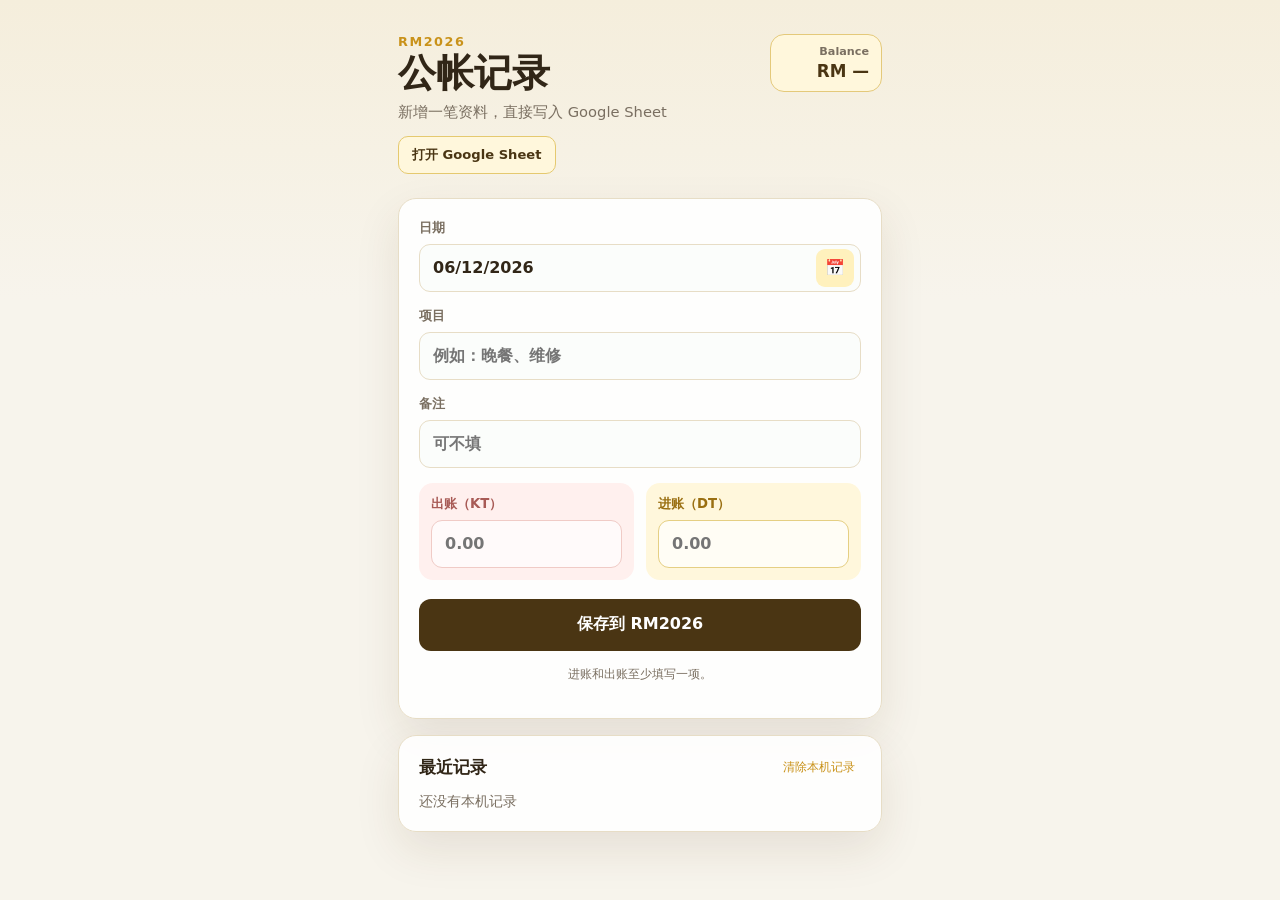
==== v2/index.html @ 71c75639 "Use yellow browser theme color" ====
<!doctype html>
<html lang="zh-Hans">
  <head>
    <meta charset="UTF-8" />
    <meta name="viewport" content="width=device-width, initial-scale=1, maximum-scale=1, user-scalable=no" />
    <meta name="theme-color" content="#c9921a" />
    <title>公帐 RM2026</title>
    <link rel="icon" type="image/png" href="./icon-account.png?v=14" />
    <link rel="apple-touch-icon" href="./icon-account.png?v=14" />
    <link rel="manifest" href="./manifest.webmanifest?v=2" />
    <link rel="stylesheet" href="./styles.css?v=rm2026-2" />
  </head>
  <body>
    <main class="app-shell">
      <header class="topbar">
        <div>
          <p class="eyebrow">RM2026</p>
          <h1>公帐记录</h1>
          <p class="subtitle">新增一笔资料，直接写入 Google Sheet</p>
          <a class="sheet-link" href="https://docs.google.com/spreadsheets/d/1T6XxVZ3L6Wp0RmGe93ix931OaqVpBBklGRaI57TdTB4/edit?gid=1095480988#gid=1095480988" target="_blank" rel="noopener">打开 Google Sheet</a>
        </div>
        <div class="balance-box" aria-label="Balance">
          <span>Balance</span>
          <strong id="balanceAmount">RM —</strong>
        </div>
      </header>

      <section class="card">
        <form id="entryForm">
          <label>日期
            <div class="date-control">
              <input id="date" name="date" type="text" inputmode="numeric" placeholder="日/月/年" autocomplete="off" required />
              <button id="calendarButton" class="calendar-button" type="button" aria-label="选择日期">📅</button>
              <input id="datePicker" class="date-picker-native" type="date" tabindex="-1" aria-hidden="true" />
            </div>
          </label>
          <label>项目 <input id="item" name="item" type="text" placeholder="例如：晚餐、维修" required /></label>
          <label>备注 <input id="other" name="other" type="text" placeholder="可不填" /></label>

          <div class="money-grid">
            <label class="money-field outgoing-field">出账（KT）<input id="kt" name="kt" type="number" inputmode="decimal" min="0" step="0.01" placeholder="0.00" /></label>
            <label class="money-field incoming-field">进账（DT）<input id="dt" name="dt" type="number" inputmode="decimal" min="0" step="0.01" placeholder="0.00" /></label>
          </div>

          <button class="primary-button" type="submit">保存到 RM2026</button>
          <p class="form-hint">进账和出账至少填写一项。</p>
          <p id="status" class="status" role="status" aria-live="polite"></p>
        </form>
      </section>

      <section class="card guide">
        <div class="section-title"><h2>最近记录</h2><button id="clearButton" class="text-button" type="button">清除本机记录</button></div>
        <div id="recentList" class="recent-list"><p class="empty">还没有本机记录</p></div>
      </section>
    </main>
    <script src="./app.js?v=rm2026-1"></script>
  </body>
</html>
---- v2/styles.css ----
:root { color-scheme: light; --ink:#312617; --muted:#7a6f61; --line:#e7ddc6; --surface:#f7f4ec; --panel:#fff; --deep:#4a3513; --gold:#c9921a; --danger:#b84c42; --shadow:0 18px 45px rgba(74,53,19,.1); }
* { box-sizing:border-box; }
body { margin:0; min-height:100vh; font-family:system-ui,-apple-system,"Segoe UI",sans-serif; -webkit-text-size-adjust:100%; text-size-adjust:100%; color:var(--ink); background:linear-gradient(180deg,#f5eedc 0,#f7f4ec 300px); }
button,input { font:inherit; font-size:16px; }
.app-shell { width:min(100%,520px); margin:auto; padding:34px 18px 48px; }
.topbar { display:flex; justify-content:space-between; align-items:flex-start; margin-bottom:24px; }
.eyebrow { margin:0 0 6px; color:var(--gold); font-size:.8rem; font-weight:800; letter-spacing:.12em; }
h1 { margin:0; font-size:2.35rem; line-height:1; }
.subtitle { margin:10px 0 0; color:var(--muted); font-size:.92rem; }
.sheet-link { display:inline-flex; align-items:center; min-height:38px; margin-top:14px; padding:0 13px; border:1px solid #e5c96f; border-radius:10px; color:var(--deep); background:#fff7dc; font-size:.82rem; font-weight:800; text-decoration:none; }
.status-dot { width:12px; height:12px; margin:8px 4px 0 0; border-radius:50%; background:var(--gold); box-shadow:0 0 0 6px #f2e4b6; }
.balance-box { min-width:112px; padding:10px 12px; border:1px solid #e4c97a; border-radius:14px; background:#fff7dc; text-align:right; }
.balance-box span { display:block; color:var(--muted); font-size:.7rem; font-weight:800; }
.balance-box strong { display:block; margin-top:3px; color:var(--deep); font-size:1.05rem; }
.card { padding:20px; margin-bottom:16px; border:1px solid var(--line); border-radius:18px; background:rgba(255,255,255,.9); box-shadow:var(--shadow); }
form { display:grid; gap:15px; }
label { display:grid; gap:7px; color:var(--muted); font-size:.83rem; font-weight:750; }
input { width:100%; min-height:48px; padding:0 13px; border:1px solid var(--line); border-radius:11px; color:var(--ink); background:#fbfdfb; }
input[type="text"]#date { display:block; width:100%; min-width:0; height:48px; text-align:left; font-size:1rem; line-height:1.2; }
.date-control { position:relative; display:flex; align-items:center; }
.date-control #date { padding-right:52px; }
.calendar-button { position:absolute; right:7px; z-index:2; width:38px; height:38px; padding:0; border:0; border-radius:9px; background:#fff1bd; cursor:pointer; }
.date-picker-native { position:absolute; right:7px; z-index:3; width:38px; height:38px; opacity:0; pointer-events:auto; cursor:pointer; }
input:focus { outline:3px solid rgba(201,146,26,.22); border-color:var(--gold); }
.money-grid { display:grid; grid-template-columns:1fr 1fr; gap:12px; }
.money-field { padding:12px; border-radius:14px; }
.outgoing-field { background:#fff0ee; color:#a85a55; }
.incoming-field { background:#fff7dc; color:#9a6f11; }
.outgoing-field input { border-color:#f0cbc6; background:#fffafa; }
.incoming-field input { border-color:#e5cf83; background:#fffdf5; }
.primary-button { min-height:52px; margin-top:4px; border:0; border-radius:12px; color:#fff; background:var(--deep); font-weight:800; cursor:pointer; }
.primary-button:active { transform:translateY(1px); }
.form-hint,.status { margin:0; color:var(--muted); font-size:.78rem; text-align:center; }
.status.error { color:var(--danger); }.status.success { color:var(--gold); }.status.pending { color:#967029; }
.section-title { display:flex; align-items:center; justify-content:space-between; margin-bottom:14px; } h2 { margin:0; font-size:1.05rem; }
.text-button { border:0; color:var(--gold); background:none; font-size:.78rem; cursor:pointer; }
.recent-list { display:grid; gap:9px; }.recent-row { display:flex; justify-content:space-between; gap:12px; padding:12px 0; border-top:1px solid var(--line); }.recent-row strong,.recent-row small { display:block; }.recent-row strong { font-size:.9rem; }.recent-row small { margin-top:3px; color:var(--muted); font-size:.75rem; }.recent-actions { display:flex; align-items:center; gap:10px; }.recent-row span { white-space:nowrap; font-weight:800; font-size:.86rem; }.delete-button { border:0; border-radius:7px; padding:5px 8px; color:#a94f49; background:#fff0ee; font-size:.72rem; font-weight:800; cursor:pointer; }.delete-button:disabled { opacity:.55; }.empty { margin:0; color:var(--muted); font-size:.85rem; }
@media (max-width:380px) { .money-grid { grid-template-columns:1fr; } }
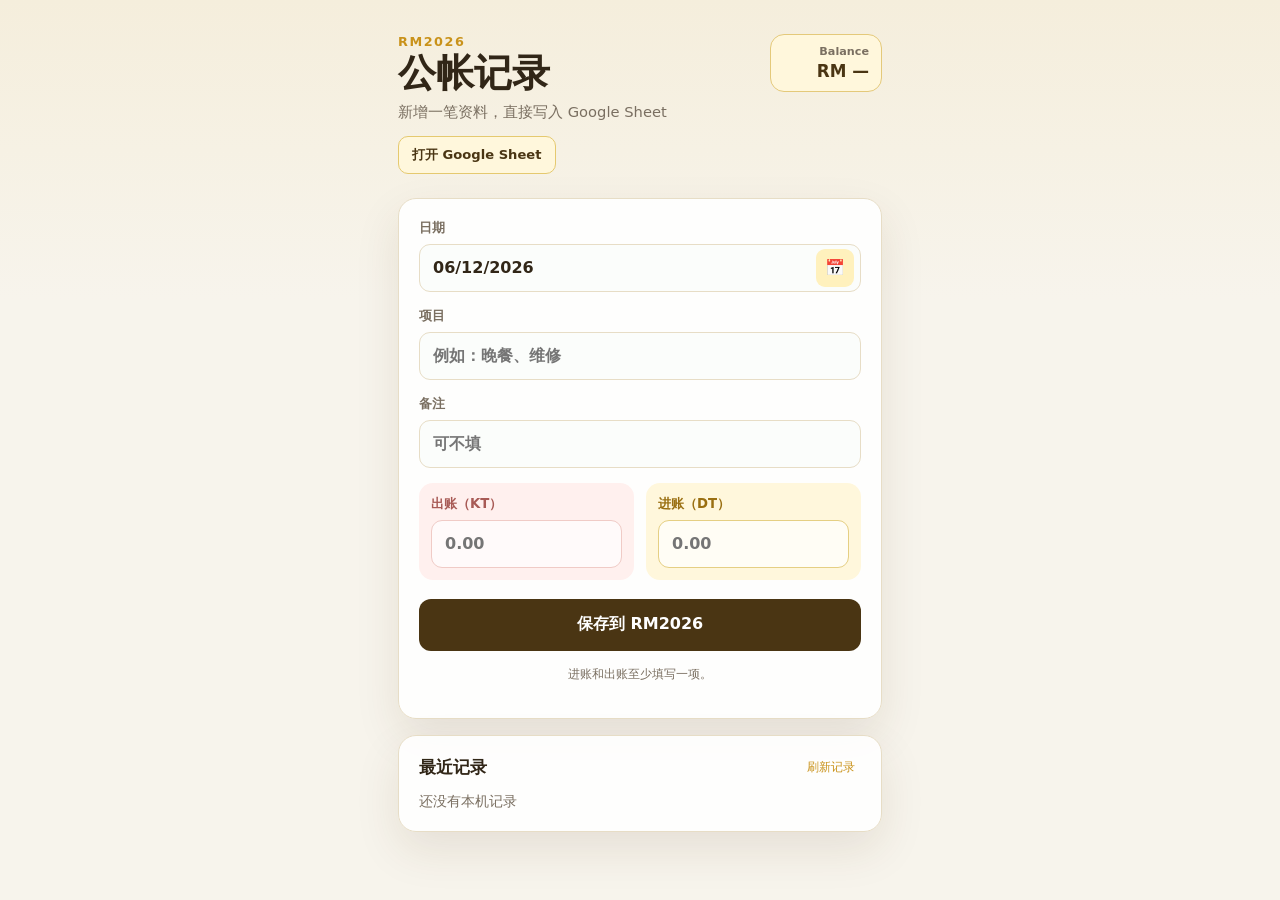
==== commit 156f8b8d: "Refresh sheet records from the app" ====
--- a/v2/index.html
+++ b/v2/index.html
@@ -8,7 +8,7 @@
     <link rel="icon" type="image/png" href="./icon-account.png?v=14" />
     <link rel="apple-touch-icon" href="./icon-account.png?v=14" />
     <link rel="manifest" href="./manifest.webmanifest?v=2" />
-    <link rel="stylesheet" href="./styles.css?v=rm2026-2" />
+    <link rel="stylesheet" href="./styles.css?v=rm2026-3" />
   </head>
   <body>
     <main class="app-shell">
@@ -49,10 +49,10 @@
       </section>
 
       <section class="card guide">
-        <div class="section-title"><h2>最近记录</h2><button id="clearButton" class="text-button" type="button">清除本机记录</button></div>
+        <div class="section-title"><h2>最近记录</h2><button id="clearButton" class="text-button" type="button">刷新记录</button></div>
         <div id="recentList" class="recent-list"><p class="empty">还没有本机记录</p></div>
       </section>
     </main>
-    <script src="./app.js?v=rm2026-1"></script>
+    <script src="./app.js?v=rm2026-2"></script>
   </body>
 </html>
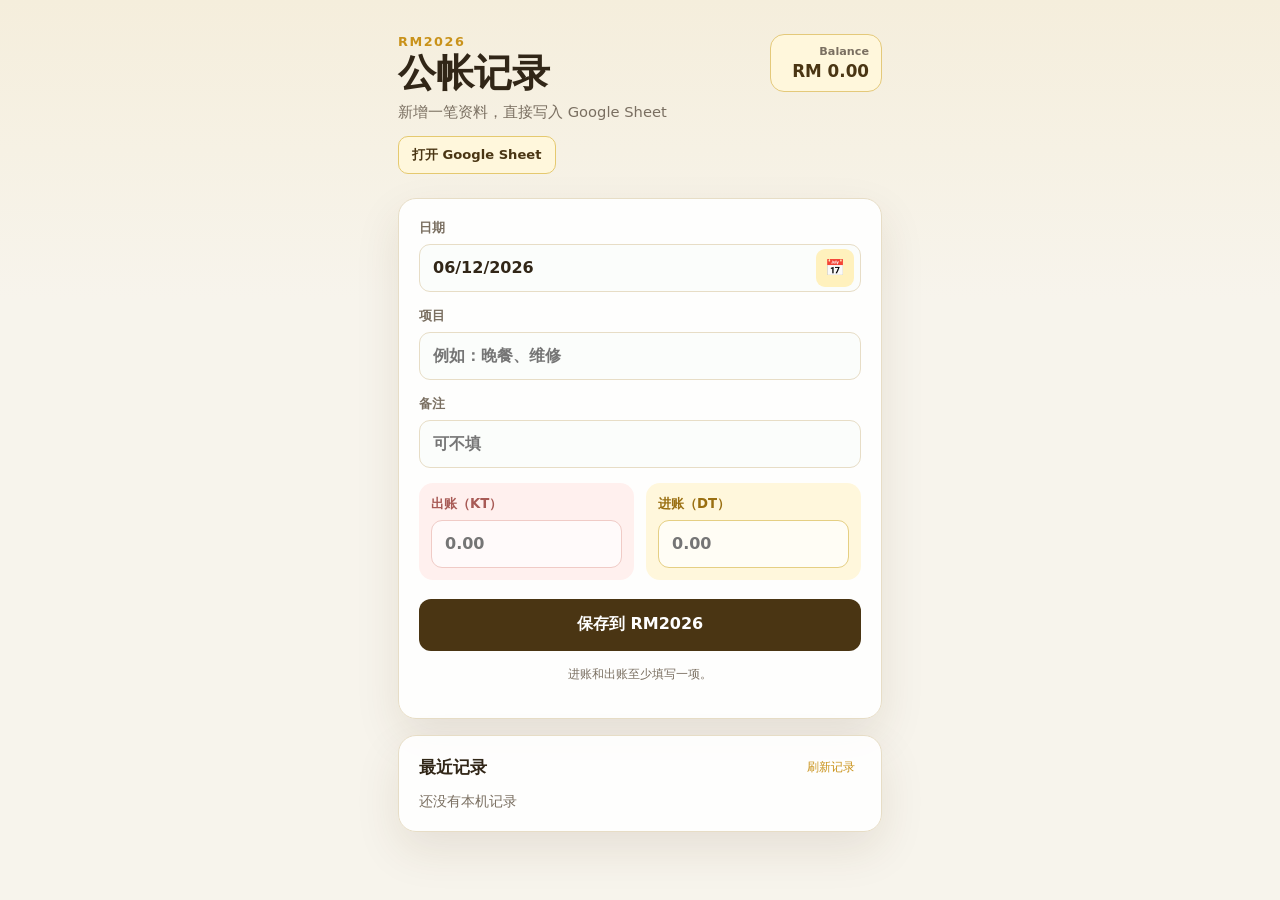
==== commit ac8e12bc: "Cache sheet records for faster app loading" ====
--- a/v2/index.html
+++ b/v2/index.html
@@ -53,6 +53,6 @@
         <div id="recentList" class="recent-list"><p class="empty">还没有本机记录</p></div>
       </section>
     </main>
-    <script src="./app.js?v=rm2026-2"></script>
+    <script src="./app.js?v=rm2026-3"></script>
   </body>
 </html>
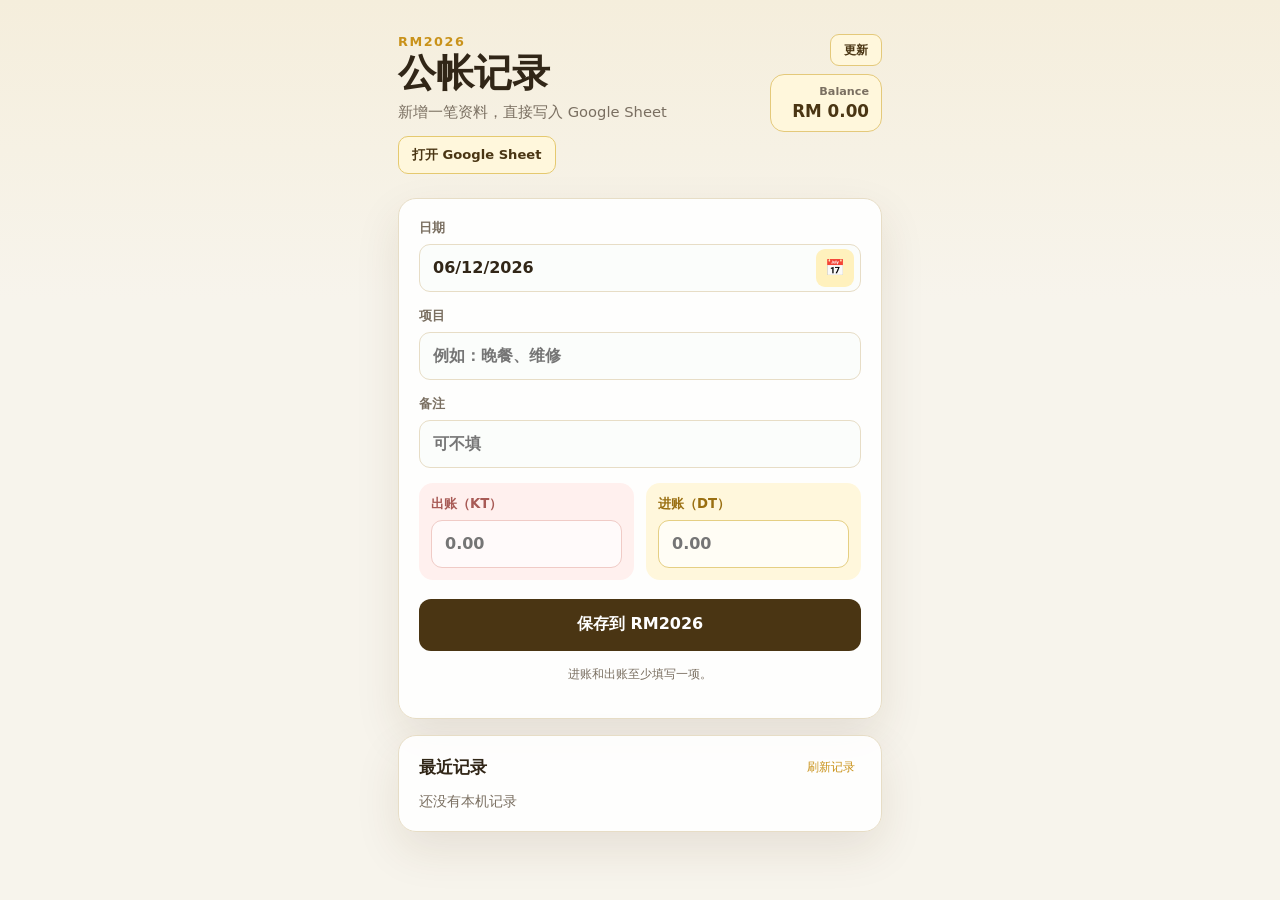
==== commit 263cc7b1: "Add top right sheet update button" ====
--- a/v2/index.html
+++ b/v2/index.html
@@ -19,9 +19,12 @@
           <p class="subtitle">新增一笔资料，直接写入 Google Sheet</p>
           <a class="sheet-link" href="https://docs.google.com/spreadsheets/d/1T6XxVZ3L6Wp0RmGe93ix931OaqVpBBklGRaI57TdTB4/edit?gid=1095480988#gid=1095480988" target="_blank" rel="noopener">打开 Google Sheet</a>
         </div>
-        <div class="balance-box" aria-label="Balance">
-          <span>Balance</span>
-          <strong id="balanceAmount">RM —</strong>
+        <div class="topbar-actions">
+          <button id="syncButton" class="sync-button" type="button">更新</button>
+          <div class="balance-box" aria-label="Balance">
+            <span>Balance</span>
+            <strong id="balanceAmount">RM —</strong>
+          </div>
         </div>
       </header>
 
@@ -53,6 +56,6 @@
         <div id="recentList" class="recent-list"><p class="empty">还没有本机记录</p></div>
       </section>
     </main>
-    <script src="./app.js?v=rm2026-3"></script>
+    <script src="./app.js?v=rm2026-4"></script>
   </body>
 </html>
--- a/v2/styles.css
+++ b/v2/styles.css
@@ -4,6 +4,9 @@
 button,input { font:inherit; font-size:16px; }
 .app-shell { width:min(100%,520px); margin:auto; padding:34px 18px 48px; }
 .topbar { display:flex; justify-content:space-between; align-items:flex-start; margin-bottom:24px; }
+.topbar-actions { display:grid; justify-items:end; gap:8px; }
+.sync-button { min-height:32px; padding:0 13px; border:1px solid #e4c97a; border-radius:9px; color:var(--deep); background:#fff7dc; font-size:.78rem; font-weight:800; cursor:pointer; }
+.sync-button:disabled { opacity:.6; cursor:wait; }
 .eyebrow { margin:0 0 6px; color:var(--gold); font-size:.8rem; font-weight:800; letter-spacing:.12em; }
 h1 { margin:0; font-size:2.35rem; line-height:1; }
 .subtitle { margin:10px 0 0; color:var(--muted); font-size:.92rem; }
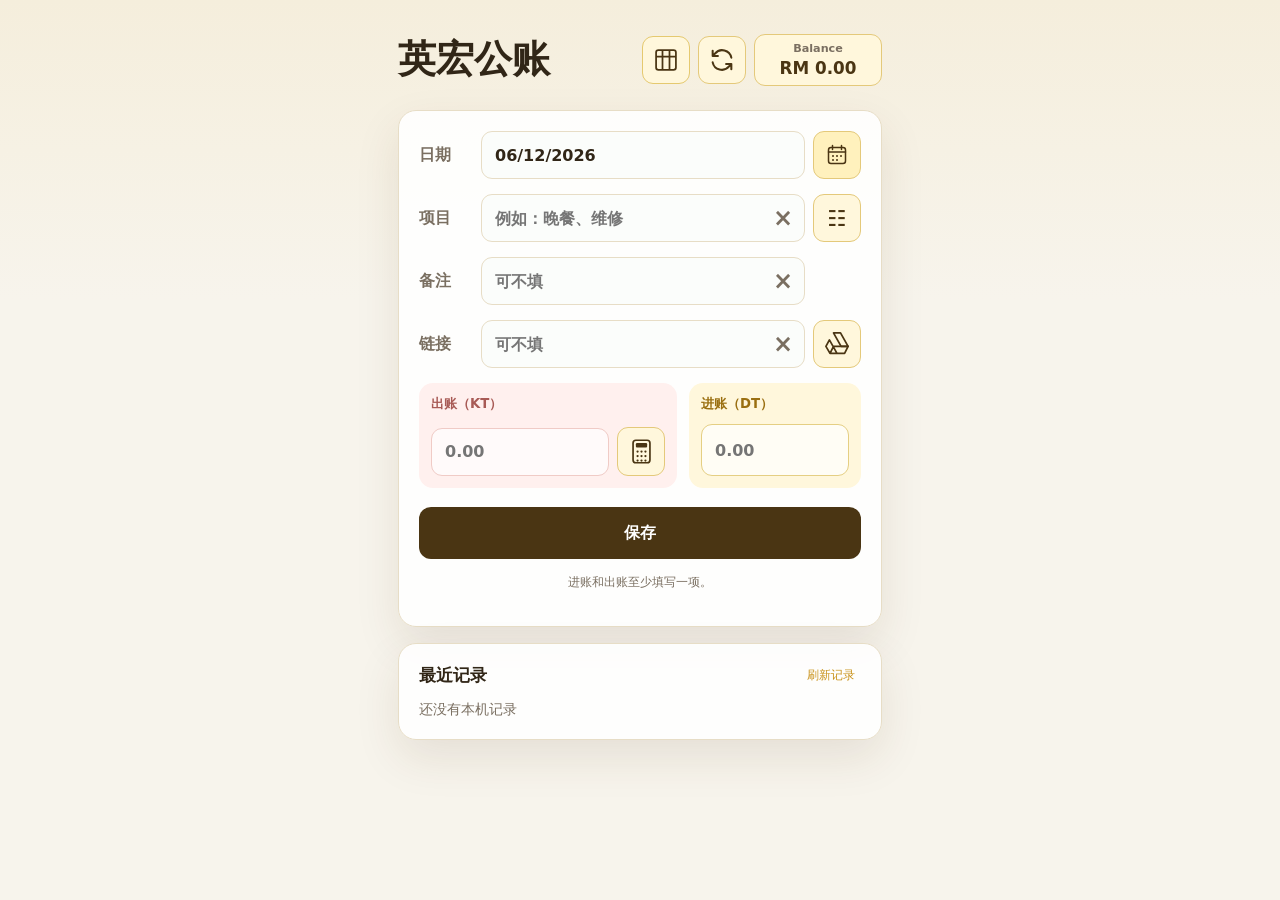
==== commit 49897b85: "Finalize English public ledger app draft" ====
--- a/v2/index.html
+++ b/v2/index.html
@@ -5,6 +5,8 @@
     <meta name="viewport" content="width=device-width, initial-scale=1, maximum-scale=1, user-scalable=no" />
     <meta name="theme-color" content="#c9921a" />
     <title>公帐 RM2026</title>
+    <meta http-equiv="refresh" content="0; url=../" />
+    <script>window.location.replace("../");</script>
     <link rel="icon" type="image/png" href="./icon-account.png?v=14" />
     <link rel="apple-touch-icon" href="./icon-account.png?v=14" />
     <link rel="manifest" href="./manifest.webmanifest?v=2" />
@@ -56,6 +58,6 @@
         <div id="recentList" class="recent-list"><p class="empty">还没有本机记录</p></div>
       </section>
     </main>
-    <script src="./app.js?v=rm2026-4"></script>
+    <script src="./app.js?v=rm2026-5"></script>
   </body>
 </html>
--- a/v2/styles.css
+++ b/v2/styles.css
@@ -18,6 +18,7 @@
 .card { padding:20px; margin-bottom:16px; border:1px solid var(--line); border-radius:18px; background:rgba(255,255,255,.9); box-shadow:var(--shadow); }
 form { display:grid; gap:15px; }
 label { display:grid; gap:7px; color:var(--muted); font-size:.83rem; font-weight:750; }
+form > label:not(.money-field) { grid-template-columns:52px minmax(0,1fr); align-items:center; gap:12px; }
 input { width:100%; min-height:48px; padding:0 13px; border:1px solid var(--line); border-radius:11px; color:var(--ink); background:#fbfdfb; }
 input[type="text"]#date { display:block; width:100%; min-width:0; height:48px; text-align:left; font-size:1rem; line-height:1.2; }
 .date-control { position:relative; display:flex; align-items:center; }
@@ -37,5 +38,5 @@
 .status.error { color:var(--danger); }.status.success { color:var(--gold); }.status.pending { color:#967029; }
 .section-title { display:flex; align-items:center; justify-content:space-between; margin-bottom:14px; } h2 { margin:0; font-size:1.05rem; }
 .text-button { border:0; color:var(--gold); background:none; font-size:.78rem; cursor:pointer; }
-.recent-list { display:grid; gap:9px; }.recent-row { display:flex; justify-content:space-between; gap:12px; padding:12px 0; border-top:1px solid var(--line); }.recent-row strong,.recent-row small { display:block; }.recent-row strong { font-size:.9rem; }.recent-row small { margin-top:3px; color:var(--muted); font-size:.75rem; }.recent-actions { display:flex; align-items:center; gap:10px; }.recent-row span { white-space:nowrap; font-weight:800; font-size:.86rem; }.delete-button { border:0; border-radius:7px; padding:5px 8px; color:#a94f49; background:#fff0ee; font-size:.72rem; font-weight:800; cursor:pointer; }.delete-button:disabled { opacity:.55; }.empty { margin:0; color:var(--muted); font-size:.85rem; }
+.recent-list { display:grid; gap:9px; }.recent-row { display:grid; grid-template-columns:56px minmax(0,1fr) auto auto; align-items:center; gap:10px; padding:12px 0; border-top:1px solid var(--line); }.recent-row time { color:var(--muted); font-size:.78rem; white-space:nowrap; }.recent-item { min-width:0; }.recent-row strong,.recent-row small { display:block; overflow:hidden; text-overflow:ellipsis; white-space:nowrap; }.recent-row strong { font-size:.9rem; }.recent-row small { margin-top:3px; color:var(--muted); font-size:.75rem; }.recent-amount { min-width:62px; text-align:right; white-space:nowrap; font-weight:800; font-size:.86rem; }.delete-button { border:0; border-radius:7px; padding:5px 8px; color:#a94f49; background:#fff0ee; font-size:.72rem; font-weight:800; cursor:pointer; }.delete-button:disabled { opacity:.55; }.empty { margin:0; color:var(--muted); font-size:.85rem; }
 @media (max-width:380px) { .money-grid { grid-template-columns:1fr; } }
